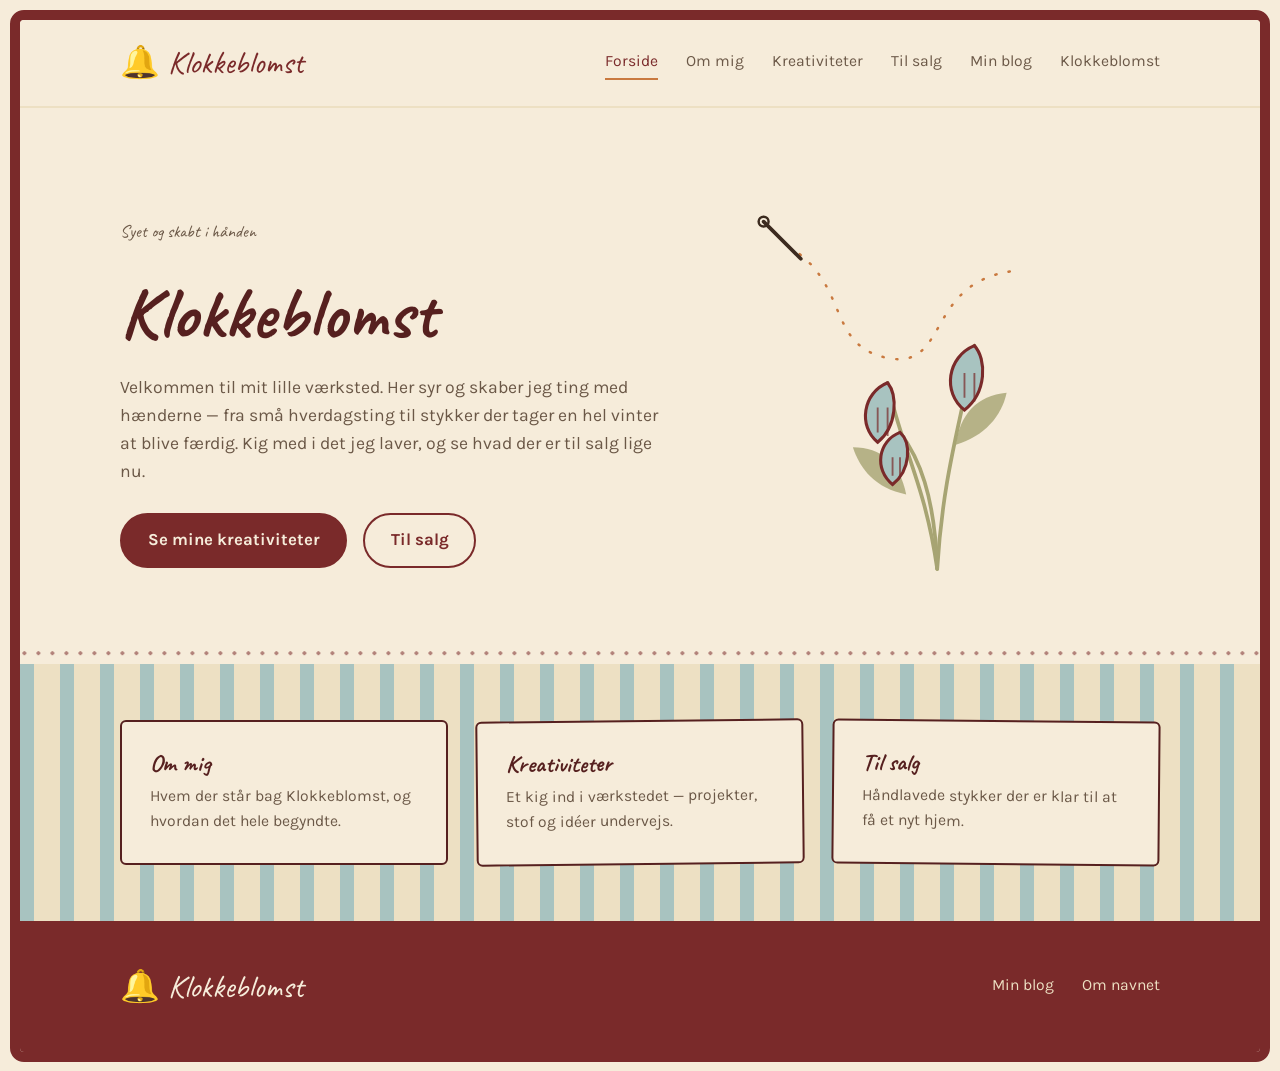
==== index.html @ 5e8d8fa8 "oprettelse af filer mappe struktur oprettet" ====
<!DOCTYPE html>
<html lang="da">
<head>
  <meta charset="UTF-8">
  <meta name="viewport" content="width=device-width, initial-scale=1.0">
  <title>Klokkeblomst — håndlavet med kærlighed</title>
  <link rel="preconnect" href="https://fonts.googleapis.com">
  <link href="https://fonts.googleapis.com/css2?family=Caveat:wght@600;700&family=Karla:wght@400;500;700&display=swap" rel="stylesheet">
  <link rel="stylesheet" href="css/reset.css">
  <link rel="stylesheet" href="css/style.css">
</head>
<body>
  <div class="page-frame">

    <header class="site-header">
      <div class="wrap">
        <a href="index.html" class="brand">🔔 Klokkeblomst</a>
        <nav class="nav-links" aria-label="Hovedmenu">
          <a href="index.html" aria-current="page">Forside</a>
          <a href="om-mig.html">Om mig</a>
          <a href="kreativiteter.html">Kreativiteter</a>
          <a href="til-salg.html">Til salg</a>
          <a href="blog.html">Min blog</a>
          <a href="klokkeblomst.html">Klokkeblomst</a>
        </nav>
      </div>
    </header>

    <main>
      <section class="hero">
        <div class="wrap">
          <div class="hero-text">
            <p class="eyebrow">Syet og skabt i hånden</p>
            <h1>Klokkeblomst</h1>
            <p>
              Velkommen til mit lille værksted. Her syr og skaber jeg ting med
              hænderne — fra små hverdagsting til stykker der tager en hel
              vinter at blive færdig. Kig med i det jeg laver, og se hvad der
              er til salg lige nu.
            </p>
            <a href="kreativiteter.html" class="btn btn-primary">Se mine kreativiteter</a>
            <a href="til-salg.html" class="btn btn-ghost" style="margin-left: 0.75rem;">Til salg</a>
          </div>

          <div class="hero-visual" aria-hidden="true">
            <svg viewBox="0 0 360 340" xmlns="http://www.w3.org/2000/svg">
              <!-- stængler -->
              <path d="M180 320 C170 250 150 220 140 170" fill="none" stroke="#a7a473" stroke-width="3" stroke-linecap="round"/>
              <path d="M180 320 C185 240 200 200 210 140" fill="none" stroke="#a7a473" stroke-width="3" stroke-linecap="round"/>
              <path d="M180 320 C178 260 165 230 150 210" fill="none" stroke="#a7a473" stroke-width="3" stroke-linecap="round"/>
              <!-- blade -->
              <path d="M155 260 C130 255 118 240 112 222 C135 222 150 235 155 260 Z" fill="#a7a473" opacity="0.8"/>
              <path d="M195 220 C218 213 232 197 236 178 C212 180 198 196 195 220 Z" fill="#a7a473" opacity="0.8"/>
              <!-- klokkeblomster -->
              <g stroke="#7a2a2a" stroke-width="2.5" fill="#a8c3c0">
                <path d="M140 170 C120 178 116 205 132 218 C148 205 148 180 140 170 Z"/>
                <path d="M210 140 C188 149 184 178 202 192 C220 178 220 151 210 140 Z"/>
                <path d="M150 210 C132 217 129 240 144 252 C159 240 159 218 150 210 Z"/>
              </g>
              <g stroke="#7a2a2a" stroke-width="1.5" fill="none" opacity="0.7">
                <path d="M132 190 L132 210 M140 190 L140 213"/>
                <path d="M202 162 L202 182 M210 162 L210 185"/>
                <path d="M144 230 L144 245 M150 230 L150 247"/>
              </g>
              <!-- nål og tråd -->
              <path d="M60 60 C110 90 90 140 140 150 C190 160 170 90 240 80" fill="none" stroke="#c9793f" stroke-width="2" stroke-dasharray="1 10" stroke-linecap="round"/>
              <path d="M40 40 L70 70" stroke="#3c2b1f" stroke-width="3" stroke-linecap="round"/>
              <circle cx="40" cy="40" r="4" fill="none" stroke="#3c2b1f" stroke-width="2"/>
            </svg>
          </div>
        </div>
      </section>

      <div class="stitch-divider" aria-hidden="true"></div>

      <section class="intro-links stripes">
        <div class="wrap">
          <a href="om-mig.html" class="note-card">
            <h3>Om mig</h3>
            <p>Hvem der står bag Klokkeblomst, og hvordan det hele begyndte.</p>
          </a>
          <a href="kreativiteter.html" class="note-card">
            <h3>Kreativiteter</h3>
            <p>Et kig ind i værkstedet — projekter, stof og idéer undervejs.</p>
          </a>
          <a href="til-salg.html" class="note-card">
            <h3>Til salg</h3>
            <p>Håndlavede stykker der er klar til at få et nyt hjem.</p>
          </a>
        </div>
      </section>
    </main>

    <footer class="site-footer">
      <div class="wrap">
        <span class="brand">🔔 Klokkeblomst</span>
        <nav class="nav-links" aria-label="Footer-menu">
          <a href="blog.html">Min blog</a>
          <a href="klokkeblomst.html">Om navnet</a>
        </nav>
      </div>
    </footer>

  </div>
</body>
</html>
---- css/style.css ----
/* =========================================================
   KLOKKEBLOMST — design tokens
   ========================================================= */
:root {
  /* Farver */
  --cream:        #f6ecda;
  --cream-deep:   #ede0c3;
  --burgundy:     #7a2a2a;
  --burgundy-ink: #56201f;
  --olive:        #a7a473;
  --dusty-blue:   #a8c3c0;
  --ink:          #3c2b1f;
  --ink-soft:     #6b5847;
  --amber:        #c9793f;

  /* Typografi */
  --font-display: "Caveat", cursive;
  --font-body: "Karla", sans-serif;

  /* Layout */
  --page-max: 68rem;
  --radius: 6px;
}

/* =========================================================
   Grundlag
   ========================================================= */
body {
  background: var(--cream);
  color: var(--ink);
  font-family: var(--font-body);
  font-size: 1.05rem;
  line-height: 1.6;
}

h1, h2, h3 {
  font-family: var(--font-display);
  color: var(--burgundy-ink);
  line-height: 1.1;
  font-weight: 700;
}

h1 { font-size: clamp(2.75rem, 6vw, 4.5rem); }
h2 { font-size: clamp(2rem, 4vw, 2.75rem); }
h3 { font-size: 1.5rem; }

p  { max-width: 62ch; }

.eyebrow {
  font-family: var(--font-display);
  font-size: 1.3rem;
  color: var(--amber);
}

/* Hele siden holdes inden for en tegnet ramme, ligesom en skitsebog */
.page-frame {
  border: 10px solid var(--burgundy);
  border-radius: 14px;
  margin: 0.6rem;
  min-height: calc(100vh - 1.2rem);
  overflow: hidden;
  display: flex;
  flex-direction: column;
}

.wrap {
  width: 100%;
  max-width: var(--page-max);
  margin-inline: auto;
  padding-inline: 1.5rem;
}

/* =========================================================
   Header / navigation
   ========================================================= */
.site-header {
  background: var(--cream);
  border-bottom: 2px solid var(--cream-deep);
}

.site-header .wrap {
  display: flex;
  align-items: center;
  justify-content: space-between;
  padding-block: 1.1rem;
  gap: 1rem;
  flex-wrap: wrap;
}

.brand {
  font-family: var(--font-display);
  font-size: 2rem;
  color: var(--burgundy);
  display: flex;
  align-items: center;
  gap: 0.5rem;
}

.nav-links {
  display: flex;
  gap: 1.75rem;
  flex-wrap: wrap;
}

.nav-links a {
  font-size: 0.98rem;
  color: var(--ink-soft);
  padding-block: 0.2rem;
  border-bottom: 2px solid transparent;
}

.nav-links a:hover,
.nav-links a[aria-current="page"] {
  color: var(--burgundy);
  border-bottom-color: var(--amber);
}

/* =========================================================
   Stribet sektion (inspireret af referencebilledet)
   ========================================================= */
.stripes {
  background-image: repeating-linear-gradient(
    90deg,
    var(--dusty-blue) 0px,
    var(--dusty-blue) 14px,
    var(--cream-deep) 14px,
    var(--cream-deep) 40px
  );
  padding-block: 3.5rem;
}

.stripes-olive {
  background-image: repeating-linear-gradient(
    90deg,
    var(--olive) 0px,
    var(--olive) 14px,
    var(--cream-deep) 14px,
    var(--cream-deep) 40px
  );
}

.note-card {
  background: var(--cream);
  border: 2px solid var(--burgundy-ink);
  border-radius: var(--radius);
  padding: 1.75rem;
}

/* =========================================================
   Hero (forside)
   ========================================================= */
.hero {
  padding-block: 4rem 3rem;
}

.hero .wrap {
  display: grid;
  grid-template-columns: 1.1fr 0.9fr;
  align-items: center;
  gap: 3rem;
}

.hero p {
  margin-block: 1.25rem 1.75rem;
  color: var(--ink-soft);
  font-size: 1.1rem;
}

/* Simpelt sting-mønster, brugt som skillelinje i stedet for en almindelig streg */
.stitch-divider {
  height: 1.4rem;
  background-image: radial-gradient(circle, var(--burgundy) 1.6px, transparent 1.7px);
  background-size: 14px 14px;
  background-position: center;
  opacity: 0.55;
}

/* =========================================================
   Knapper
   ========================================================= */
.btn {
  display: inline-block;
  font-family: var(--font-body);
  font-weight: 700;
  padding: 0.75rem 1.6rem;
  border-radius: 999px;
  border: 2px solid var(--burgundy);
}

.btn-primary {
  background: var(--burgundy);
  color: var(--cream);
}

.btn-primary:hover {
  background: var(--burgundy-ink);
}

.btn-ghost {
  background: transparent;
  color: var(--burgundy);
}

.btn-ghost:hover {
  background: var(--cream-deep);
}

/* =========================================================
   Tre-spalte introduktion til undersiderne (forsiden)
   ========================================================= */
.intro-links {
  padding-block: 3.5rem;
}

.intro-links .wrap {
  display: grid;
  grid-template-columns: repeat(3, 1fr);
  gap: 1.75rem;
}

.intro-links a.note-card {
  transition: transform 0.15s ease;
}

.intro-links a.note-card:nth-child(2) { transform: rotate(-0.6deg); }
.intro-links a.note-card:nth-child(3) { transform: rotate(0.5deg); }

.intro-links a.note-card:hover {
  transform: translateY(-4px);
}

.intro-links h3 {
  margin-bottom: 0.5rem;
}

.intro-links p {
  color: var(--ink-soft);
  font-size: 0.98rem;
}

/* =========================================================
   Sideoverskrift (alle undersider)
   ========================================================= */
.page-hero {
  padding-block: 3.5rem;
  text-align: center;
}

.page-hero p {
  margin-inline: auto;
  margin-top: 1rem;
  color: var(--ink-soft);
}

main {
  flex: 1;
}

/* =========================================================
   Generisk indholds-grid (kreativiteter / til salg)
   ========================================================= */
.content-section {
  padding-block: 3.5rem;
}

.grid {
  display: grid;
  grid-template-columns: repeat(3, 1fr);
  gap: 2rem;
}

.item-card h3 {
  margin-bottom: 0.4rem;
}

.item-card p {
  color: var(--ink-soft);
  font-size: 0.95rem;
}

.item-card .price {
  display: block;
  margin-top: 0.75rem;
  font-family: var(--font-display);
  font-size: 1.4rem;
  color: var(--amber);
}

/* =========================================================
   Blog
   ========================================================= */
.post-list {
  display: flex;
  flex-direction: column;
  gap: 1.5rem;
  padding-block: 2.5rem 4rem;
}

.post-list .wrap {
  display: flex;
  flex-direction: column;
  gap: 1.5rem;
}

.post-card {
  display: grid;
  grid-template-columns: 140px 1fr;
  gap: 1.5rem;
  align-items: start;
}

.post-date {
  font-family: var(--font-display);
  font-size: 1.6rem;
  color: var(--burgundy);
}

/* =========================================================
   Footer
   ========================================================= */
.site-footer {
  background: var(--burgundy);
  color: var(--cream);
  padding-block: 2.5rem;
  margin-top: auto;
}

.site-footer .wrap {
  display: flex;
  justify-content: space-between;
  align-items: center;
  flex-wrap: wrap;
  gap: 1rem;
}

.site-footer .brand {
  color: var(--cream);
}

.site-footer a {
  color: var(--cream-deep);
}

.site-footer a:hover {
  color: var(--cream);
}

/* =========================================================
   Responsivt
   ========================================================= */
@media (max-width: 800px) {
  .hero .wrap {
    grid-template-columns: 1fr;
  }
  .intro-links .wrap,
  .grid {
    grid-template-columns: 1fr;
  }
  .post-card {
    grid-template-columns: 1fr;
  }
  .nav-links {
    gap: 1rem;
    font-size: 0.9rem;
  }
}
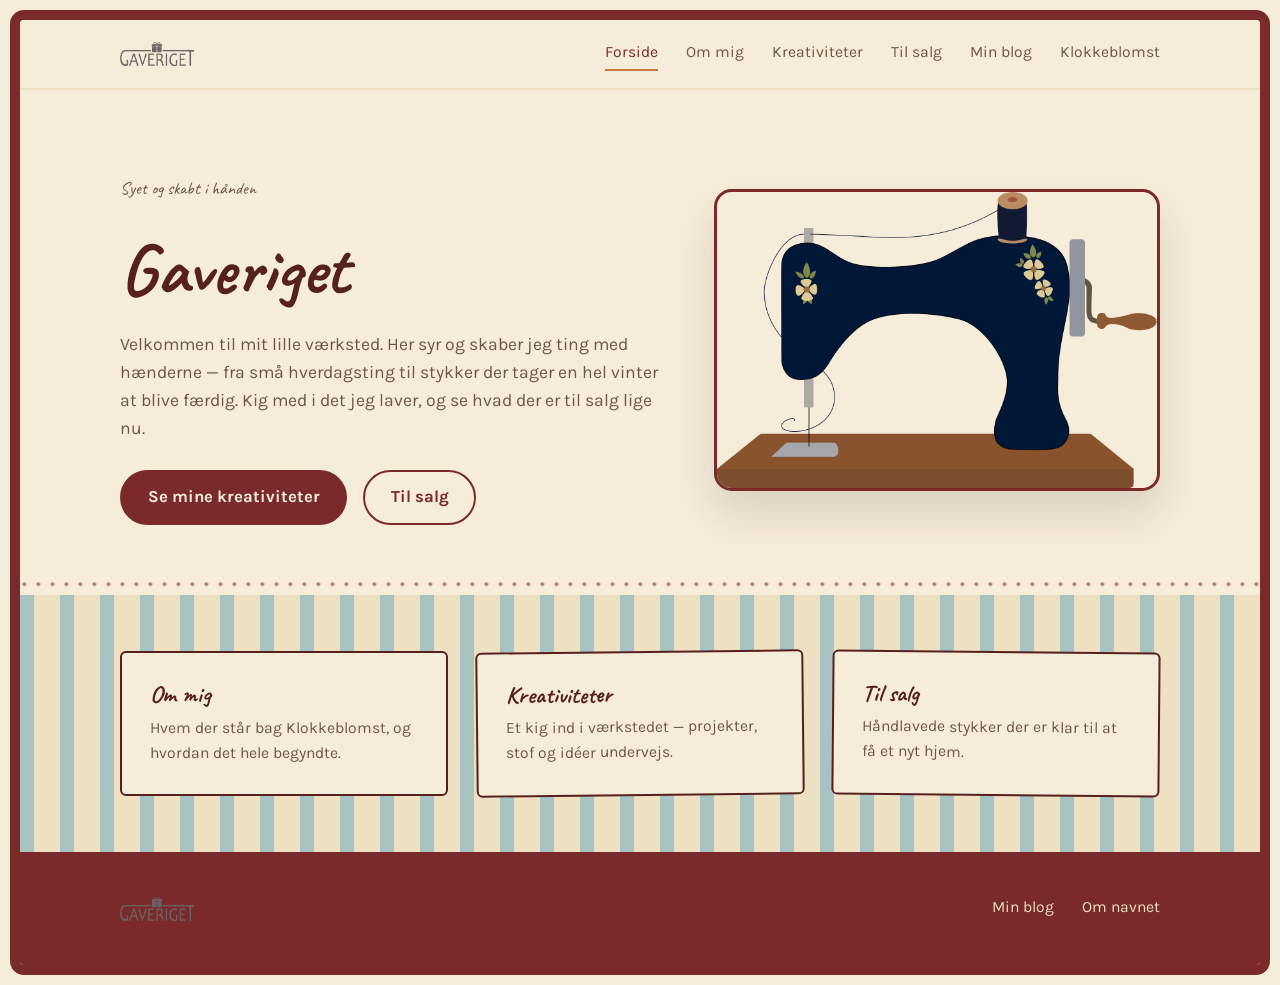
==== commit a7686eab: "billede opsætning af billede mm" ====
--- a/index.html
+++ b/index.html
@@ -3,7 +3,7 @@
 <head>
   <meta charset="UTF-8">
   <meta name="viewport" content="width=device-width, initial-scale=1.0">
-  <title>Klokkeblomst — håndlavet med kærlighed</title>
+  <title>Gaveriget</title>
   <link rel="preconnect" href="https://fonts.googleapis.com">
   <link href="https://fonts.googleapis.com/css2?family=Caveat:wght@600;700&family=Karla:wght@400;500;700&display=swap" rel="stylesheet">
   <link rel="stylesheet" href="css/reset.css">
@@ -14,7 +14,9 @@
 
     <header class="site-header">
       <div class="wrap">
-        <a href="index.html" class="brand">🔔 Klokkeblomst</a>
+        <a href="index.html" class="brand" aria-label="Gaveriget">
+          <img src="images/Logo1.png" alt="Gaveriget logo" class="brand-logo">
+        </a>
         <nav class="nav-links" aria-label="Hovedmenu">
           <a href="index.html" aria-current="page">Forside</a>
           <a href="om-mig.html">Om mig</a>
@@ -31,7 +33,7 @@
         <div class="wrap">
           <div class="hero-text">
             <p class="eyebrow">Syet og skabt i hånden</p>
-            <h1>Klokkeblomst</h1>
+            <h1>Gaveriget</h1>
             <p>
               Velkommen til mit lille værksted. Her syr og skaber jeg ting med
               hænderne — fra små hverdagsting til stykker der tager en hel
@@ -42,31 +44,11 @@
             <a href="til-salg.html" class="btn btn-ghost" style="margin-left: 0.75rem;">Til salg</a>
           </div>
 
-          <div class="hero-visual" aria-hidden="true">
-            <svg viewBox="0 0 360 340" xmlns="http://www.w3.org/2000/svg">
-              <!-- stængler -->
-              <path d="M180 320 C170 250 150 220 140 170" fill="none" stroke="#a7a473" stroke-width="3" stroke-linecap="round"/>
-              <path d="M180 320 C185 240 200 200 210 140" fill="none" stroke="#a7a473" stroke-width="3" stroke-linecap="round"/>
-              <path d="M180 320 C178 260 165 230 150 210" fill="none" stroke="#a7a473" stroke-width="3" stroke-linecap="round"/>
-              <!-- blade -->
-              <path d="M155 260 C130 255 118 240 112 222 C135 222 150 235 155 260 Z" fill="#a7a473" opacity="0.8"/>
-              <path d="M195 220 C218 213 232 197 236 178 C212 180 198 196 195 220 Z" fill="#a7a473" opacity="0.8"/>
-              <!-- klokkeblomster -->
-              <g stroke="#7a2a2a" stroke-width="2.5" fill="#a8c3c0">
-                <path d="M140 170 C120 178 116 205 132 218 C148 205 148 180 140 170 Z"/>
-                <path d="M210 140 C188 149 184 178 202 192 C220 178 220 151 210 140 Z"/>
-                <path d="M150 210 C132 217 129 240 144 252 C159 240 159 218 150 210 Z"/>
-              </g>
-              <g stroke="#7a2a2a" stroke-width="1.5" fill="none" opacity="0.7">
-                <path d="M132 190 L132 210 M140 190 L140 213"/>
-                <path d="M202 162 L202 182 M210 162 L210 185"/>
-                <path d="M144 230 L144 245 M150 230 L150 247"/>
-              </g>
-              <!-- nål og tråd -->
-              <path d="M60 60 C110 90 90 140 140 150 C190 160 170 90 240 80" fill="none" stroke="#c9793f" stroke-width="2" stroke-dasharray="1 10" stroke-linecap="round"/>
-              <path d="M40 40 L70 70" stroke="#3c2b1f" stroke-width="3" stroke-linecap="round"/>
-              <circle cx="40" cy="40" r="4" fill="none" stroke="#3c2b1f" stroke-width="2"/>
-            </svg>
+          <div class="hero-visual">
+            <img
+              src="images/symaskine.png"
+              alt="Symaskine i værkstedet"
+            >
           </div>
         </div>
       </section>
@@ -93,7 +75,9 @@
 
     <footer class="site-footer">
       <div class="wrap">
-        <span class="brand">🔔 Klokkeblomst</span>
+        <span class="brand" aria-label="Gaveriget">
+          <img src="images/Logo1.png" alt="Gaveriget logo" class="brand-logo">
+        </span>
         <nav class="nav-links" aria-label="Footer-menu">
           <a href="blog.html">Min blog</a>
           <a href="klokkeblomst.html">Om navnet</a>
--- a/css/style.css
+++ b/css/style.css
@@ -1,5 +1,5 @@
 /* =========================================================
-   KLOKKEBLOMST — design tokens
+   Gaveriget — design tokens
    ========================================================= */
 :root {
   /* Farver */
@@ -93,7 +93,18 @@
   color: var(--burgundy);
   display: flex;
   align-items: center;
-  gap: 0.5rem;
+  gap: 0.6rem;
+  text-decoration: none;
+}
+
+.brand-logo {
+  width: 4.6rem;
+  height: auto;
+  display: block;
+}
+
+.brand span {
+  line-height: 1;
 }
 
 .nav-links {
@@ -164,6 +175,22 @@
   margin-block: 1.25rem 1.75rem;
   color: var(--ink-soft);
   font-size: 1.1rem;
+}
+
+.hero-visual {
+  display: flex;
+  justify-content: center;
+  align-items: center;
+}
+
+.hero-visual img {
+  width: min(100%, 28rem);
+  height: auto;
+  border-radius: 1.1rem;
+  border: 3px solid var(--burgundy);
+  box-shadow: 0 22px 40px rgba(58, 39, 26, 0.14);
+  object-fit: cover;
+  display: block;
 }
 
 /* Simpelt sting-mønster, brugt som skillelinje i stedet for en almindelig streg */
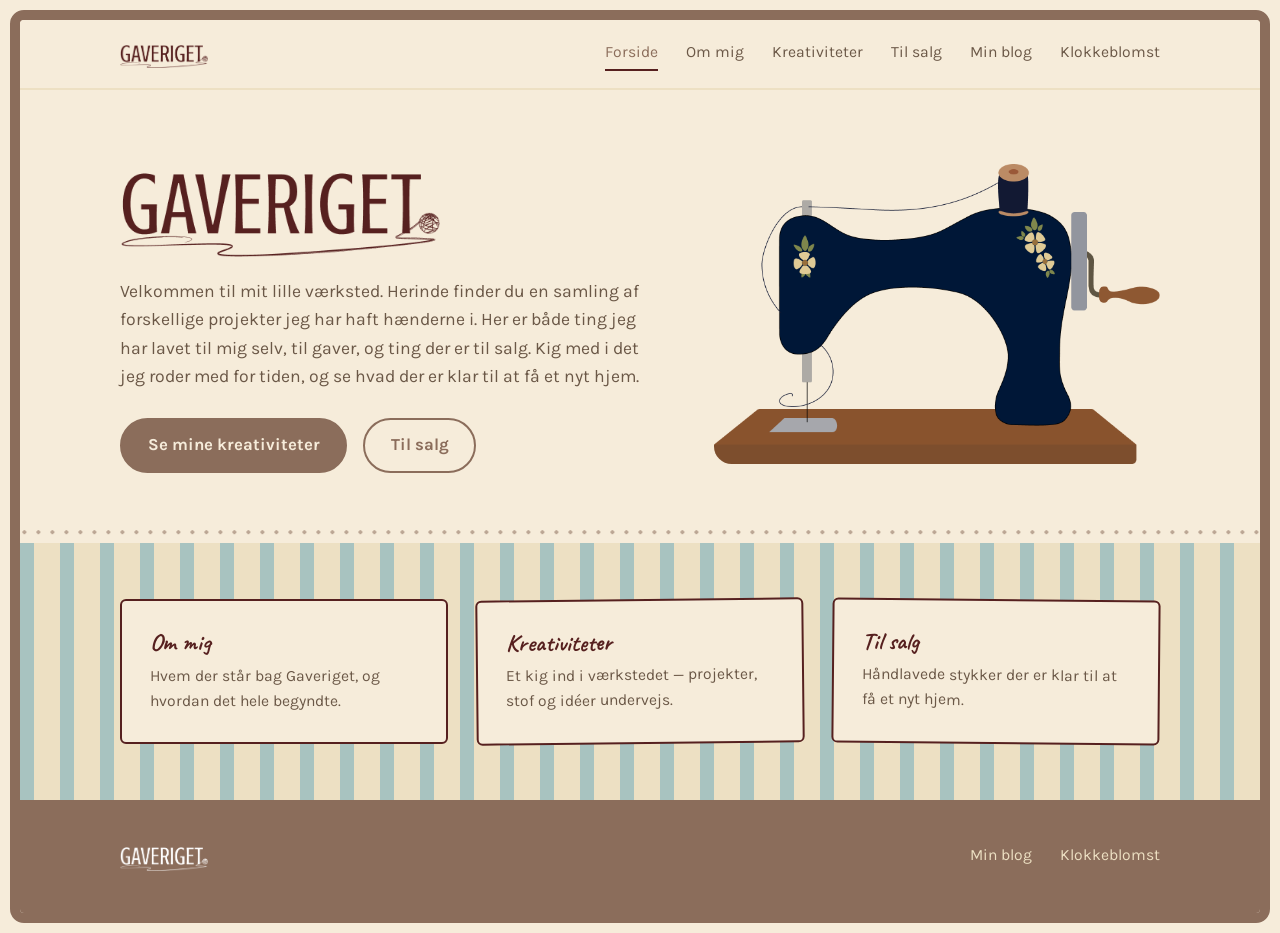
==== commit 041ff818: "opdateret billede billede, logo og tekst opdateret" ====
--- a/index.html
+++ b/index.html
@@ -15,7 +15,7 @@
     <header class="site-header">
       <div class="wrap">
         <a href="index.html" class="brand" aria-label="Gaveriget">
-          <img src="images/Logo1.png" alt="Gaveriget logo" class="brand-logo">
+          <img src="images/logo-nyt.png" alt="Gaveriget logo" class="brand-logo">
         </a>
         <nav class="nav-links" aria-label="Hovedmenu">
           <a href="index.html" aria-current="page">Forside</a>
@@ -32,13 +32,13 @@
       <section class="hero">
         <div class="wrap">
           <div class="hero-text">
-            <p class="eyebrow">Syet og skabt i hånden</p>
-            <h1>Gaveriget</h1>
+            <h1 class="hero-logo-wrap">
+              <img src="images/logo-nyt.png" alt="Gaveriget" class="hero-logo">
+            </h1>
             <p>
-              Velkommen til mit lille værksted. Her syr og skaber jeg ting med
-              hænderne — fra små hverdagsting til stykker der tager en hel
-              vinter at blive færdig. Kig med i det jeg laver, og se hvad der
-              er til salg lige nu.
+              Velkommen til mit lille værksted. Herinde finder du en samling af forskellige projekter jeg har haft hænderne i.
+              Her er både ting jeg har lavet til mig selv, til gaver, og ting der er til salg. 
+              Kig med i det jeg roder med for tiden, og se hvad der er klar til at få et nyt hjem.
             </p>
             <a href="kreativiteter.html" class="btn btn-primary">Se mine kreativiteter</a>
             <a href="til-salg.html" class="btn btn-ghost" style="margin-left: 0.75rem;">Til salg</a>
@@ -59,7 +59,7 @@
         <div class="wrap">
           <a href="om-mig.html" class="note-card">
             <h3>Om mig</h3>
-            <p>Hvem der står bag Klokkeblomst, og hvordan det hele begyndte.</p>
+            <p>Hvem der står bag Gaveriget, og hvordan det hele begyndte.</p>
           </a>
           <a href="kreativiteter.html" class="note-card">
             <h3>Kreativiteter</h3>
@@ -76,11 +76,11 @@
     <footer class="site-footer">
       <div class="wrap">
         <span class="brand" aria-label="Gaveriget">
-          <img src="images/Logo1.png" alt="Gaveriget logo" class="brand-logo">
+          <img src="images/logo-nyt.png" alt="Gaveriget logo" class="brand-logo">
         </span>
         <nav class="nav-links" aria-label="Footer-menu">
           <a href="blog.html">Min blog</a>
-          <a href="klokkeblomst.html">Om navnet</a>
+          <a href="klokkeblomst.html">Klokkeblomst</a>
         </nav>
       </div>
     </footer>
--- a/css/style.css
+++ b/css/style.css
@@ -5,13 +5,13 @@
   /* Farver */
   --cream:        #f6ecda;
   --cream-deep:   #ede0c3;
-  --burgundy:     #7a2a2a;
+  --burgundy:     #8b6d5b;
   --burgundy-ink: #56201f;
   --olive:        #a7a473;
   --dusty-blue:   #a8c3c0;
   --ink:          #3c2b1f;
   --ink-soft:     #6b5847;
-  --amber:        #c9793f;
+  --amber:        #56201f;
 
   /* Typografi */
   --font-display: "Caveat", cursive;
@@ -43,6 +43,17 @@
 h1 { font-size: clamp(2.75rem, 6vw, 4.5rem); }
 h2 { font-size: clamp(2rem, 4vw, 2.75rem); }
 h3 { font-size: 1.5rem; }
+
+.hero-logo-wrap {
+  margin: 0;
+  line-height: 1;
+}
+
+.hero-logo {
+  display: block;
+  width: min(100%, 20rem);
+  height: auto;
+}
 
 p  { max-width: 62ch; }
 
@@ -98,7 +109,7 @@
 }
 
 .brand-logo {
-  width: 4.6rem;
+  width: 5.5rem;
   height: auto;
   display: block;
 }
@@ -187,8 +198,8 @@
   width: min(100%, 28rem);
   height: auto;
   border-radius: 1.1rem;
-  border: 3px solid var(--burgundy);
-  box-shadow: 0 22px 40px rgba(58, 39, 26, 0.14);
+  border: none;
+  box-shadow: none;
   object-fit: cover;
   display: block;
 }
@@ -342,6 +353,89 @@
   color: var(--burgundy);
 }
 
+.booking-section {
+  padding-block: 1rem 4rem;
+}
+
+.booking-card {
+  background: var(--cream);
+  border: 2px solid var(--burgundy-ink);
+  border-radius: 1rem;
+  padding: 2rem;
+  display: grid;
+  grid-template-columns: 1.1fr 1fr auto;
+  gap: 2rem;
+  align-items: center;
+}
+
+.booking-card h2 {
+  margin-bottom: 0.75rem;
+}
+
+.booking-card p {
+  color: var(--ink-soft);
+}
+
+.mini-calendar {
+  background: var(--cream-deep);
+  border: 2px solid var(--burgundy-ink);
+  border-radius: 0.9rem;
+  padding: 1rem;
+}
+
+.calendar-header {
+  text-align: center;
+  font-family: var(--font-display);
+  font-size: 1.7rem;
+  color: var(--burgundy-ink);
+  margin-bottom: 0.7rem;
+}
+
+.calendar-grid {
+  display: grid;
+  grid-template-columns: repeat(7, minmax(0, 1fr));
+  gap: 0.45rem;
+}
+
+.day {
+  border: 1px solid var(--burgundy-ink);
+  border-radius: 0.55rem;
+  background: var(--cream);
+  color: var(--ink);
+  font: inherit;
+  font-size: 0.82rem;
+  padding: 0.55rem 0.25rem;
+  text-align: center;
+  cursor: default;
+}
+
+.day--muted {
+  background: transparent;
+  border-color: transparent;
+  color: var(--ink-soft);
+}
+
+.day--available {
+  background: #e7f2e8;
+}
+
+.day--booked {
+  background: #f0d7d7;
+  color: #7f4d4d;
+}
+
+.day--selected {
+  background: var(--burgundy);
+  color: var(--cream);
+  border-color: var(--burgundy);
+}
+
+.booking-actions {
+  display: flex;
+  align-items: center;
+  justify-content: center;
+}
+
 /* =========================================================
    Footer
    ========================================================= */
@@ -362,6 +456,12 @@
 
 .site-footer .brand {
   color: var(--cream);
+}
+
+.site-footer .brand-logo {
+  opacity: 1;
+  filter: invert(1) sepia(1) saturate(0.15) brightness(1.1) hue-rotate(20deg);
+  mix-blend-mode: normal;
 }
 
 .site-footer a {
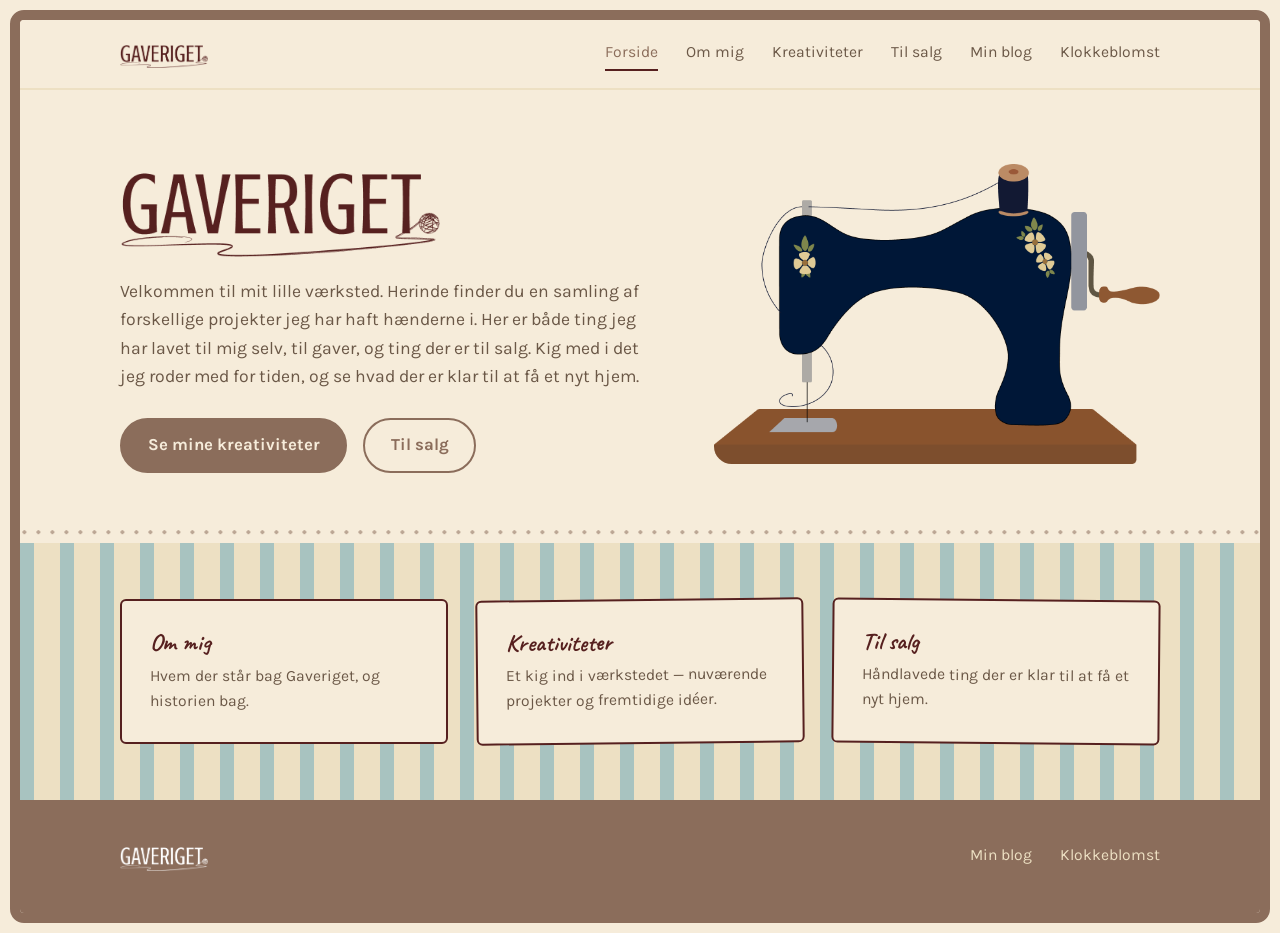
==== commit 6626f11d: "note cards tekst opdateret på forsiden" ====
--- a/index.html
+++ b/index.html
@@ -59,15 +59,15 @@
         <div class="wrap">
           <a href="om-mig.html" class="note-card">
             <h3>Om mig</h3>
-            <p>Hvem der står bag Gaveriget, og hvordan det hele begyndte.</p>
+            <p>Hvem der står bag Gaveriget, og historien bag.</p>
           </a>
           <a href="kreativiteter.html" class="note-card">
             <h3>Kreativiteter</h3>
-            <p>Et kig ind i værkstedet — projekter, stof og idéer undervejs.</p>
+            <p>Et kig ind i værkstedet — nuværende projekter og fremtidige idéer.</p>
           </a>
           <a href="til-salg.html" class="note-card">
             <h3>Til salg</h3>
-            <p>Håndlavede stykker der er klar til at få et nyt hjem.</p>
+            <p>Håndlavede ting der er klar til at få et nyt hjem.</p>
           </a>
         </div>
       </section>
